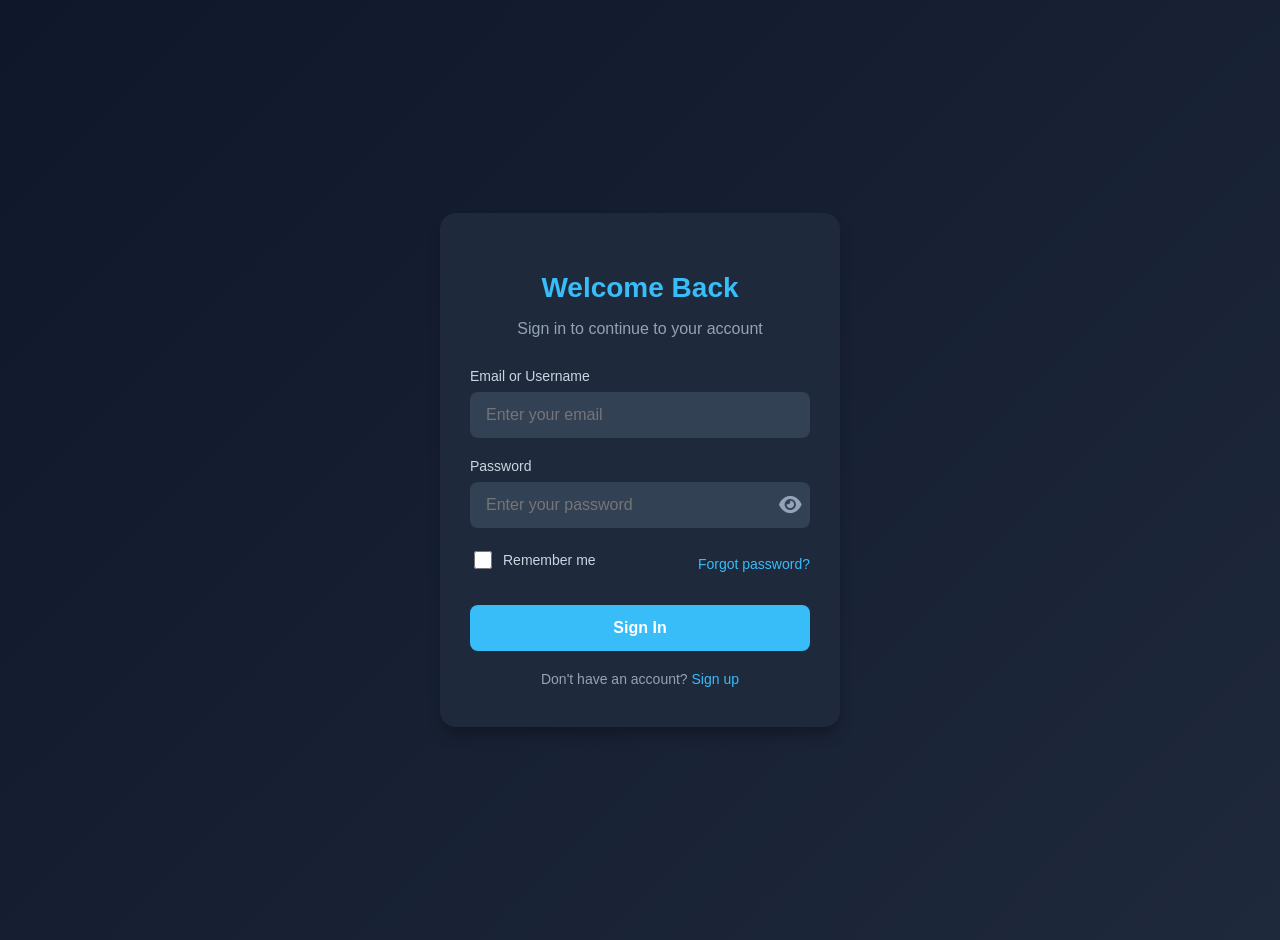
==== login.html @ ca366fe8 "Login page" ====
<!DOCTYPE html>
<html lang="en">
<head>
  <meta charset="UTF-8">
  <meta name="viewport" content="width=device-width, initial-scale=1.0">
  <title>Login</title>
  <link rel="stylesheet" href="https://cdnjs.cloudflare.com/ajax/libs/font-awesome/6.5.1/css/all.min.css">
  <style>
    body {
      font-family: 'Segoe UI', Arial, sans-serif;
      background: linear-gradient(135deg, #0f172a, #1e293b);
      color: #e2e8f0;
      margin: 0;
      padding: 20px;
      min-height: 100vh;
      display: flex;
      align-items: center;
      justify-content: center;
    }

    .container {
      max-width: 400px;
      width: 100%;
    }

    .card {
      background: #1e293b;
      border-radius: 16px;
      padding: 40px 30px;
      box-shadow: 0 10px 15px -3px rgba(0, 0, 0, 0.3);
      text-align: center;
    }

    h1 {
      color: #38bdf8;
      margin-bottom: 8px;
      font-size: 28px;
    }

    p {
      color: #94a3b8;
      margin-bottom: 30px;
    }

    .input-group {
      margin-bottom: 20px;
      text-align: left;
      position: relative;
    }

    label {
      display: block;
      margin-bottom: 8px;
      color: #cbd5e1;
      font-size: 14px;
    }

    input {
      width: 100%;
      padding: 14px 52px 14px 16px;
      background: #334155;
      border: none;
      border-radius: 8px;
      color: #e2e8f0;
      font-size: 16px;
      box-sizing: border-box;
      transition: all 0.3s ease;
    }

    input:focus {
      outline: none;
      box-shadow: 0 0 0 3px rgba(56, 189, 248, 0.3);
    }

    /* Password Toggle with smooth animation */
/* Password Toggle - Fixed Right Alignment */
.password-wrapper {
  position: relative;
}

.toggle-password {
  position: absolute;
  right: 0px;           /* Pushes it to the right edge */
  top: 50%;
  transform: translateY(-50%);
  background: none;
  border: none;
  color: #94a3b8;
  cursor: pointer;
  font-size: 20px;
  padding: 8px;
  border-radius: 50%;
  z-index: 10;
  line-height: 1;
}

    /* Remember Me */
    .options {
      display: flex;
      justify-content: space-between;
      align-items: center;
      margin: 20px 0 25px 0;
      font-size: 14px;
    }

    .remember-me {
      display: flex;
      align-items: center;
      gap: 8px;
      color: #cbd5e1;
      cursor: pointer;
      user-select: none;
    }

    .remember-me input[type="checkbox"] {
      width: 18px;
      height: 18px;
      accent-color: #38bdf8;
      cursor: pointer;
    }

    .forgot-link {
      color: #38bdf8;
      text-decoration: none;
      font-size: 14px;
    }

    .forgot-link:hover {
      text-decoration: underline;
    }

    .sign-in-button {
      width: 100%;
      padding: 14px;
      background: #38bdf8;
      color: white;
      border: none;
      border-radius: 8px;
      font-size: 16px;
      font-weight: bold;
      cursor: pointer;
      transition: 0.3s;
      margin-bottom: 20px;
    }

    .sign-in-button:hover {
      background: #0ea5e9;
      transform: translateY(-2px);
    }

    .footer {
      color: #94a3b8;
      font-size: 14px;
    }

    .footer a {
      color: #38bdf8;
      text-decoration: none;
    }

    .footer a:hover {
      text-decoration: underline;
    }
  </style>
</head>
<body>

  <div class="container">
    <div class="card">
      <h1>Welcome Back</h1>
      <p>Sign in to continue to your account</p>

      <form>
        <div class="input-group">
          <label for="email">Email or Username</label>
          <input type="text" id="email" placeholder="Enter your email" required>
        </div>

        <!-- Replace your current password input section with this -->
<div class="input-group">
  <label for="password">Password</label>
  <div class="password-wrapper">
    <input 
      type="password" 
      id="password" 
      placeholder="Enter your password" 
      required>
    <button type="button" class="toggle-password" id="toggleBtn">
      <i class="fa-solid fa-eye"></i>
    </button>
  </div>
</div>

        <div class="options">
          <label class="remember-me">
            <input type="checkbox" id="remember">
            Remember me
          </label>
          <a href="#" class="forgot-link">Forgot password?</a>
        </div>

        <button type="submit" class="sign-in-button">Sign In</button>
      </form>

      <div class="footer">
        Don't have an account? 
        <a href="#">Sign up</a>
      </div>
    </div>
  </div>

  <script>
    const passwordInput = document.getElementById('password');
    const toggleBtn = document.getElementById('toggleBtn');

    toggleBtn.addEventListener('click', function () {
      // Add active class for animation
      toggleBtn.classList.add('active');

      if (passwordInput.type === 'password') {
        passwordInput.type = 'text';
        toggleBtn.innerHTML = '<i class="fa-solid fa-eye-slash"></i>';
      } else {
        passwordInput.type = 'password';
        toggleBtn.innerHTML = '<i class="fa-solid fa-eye"></i>';
      }
    });
  </script>

</body>
</html>
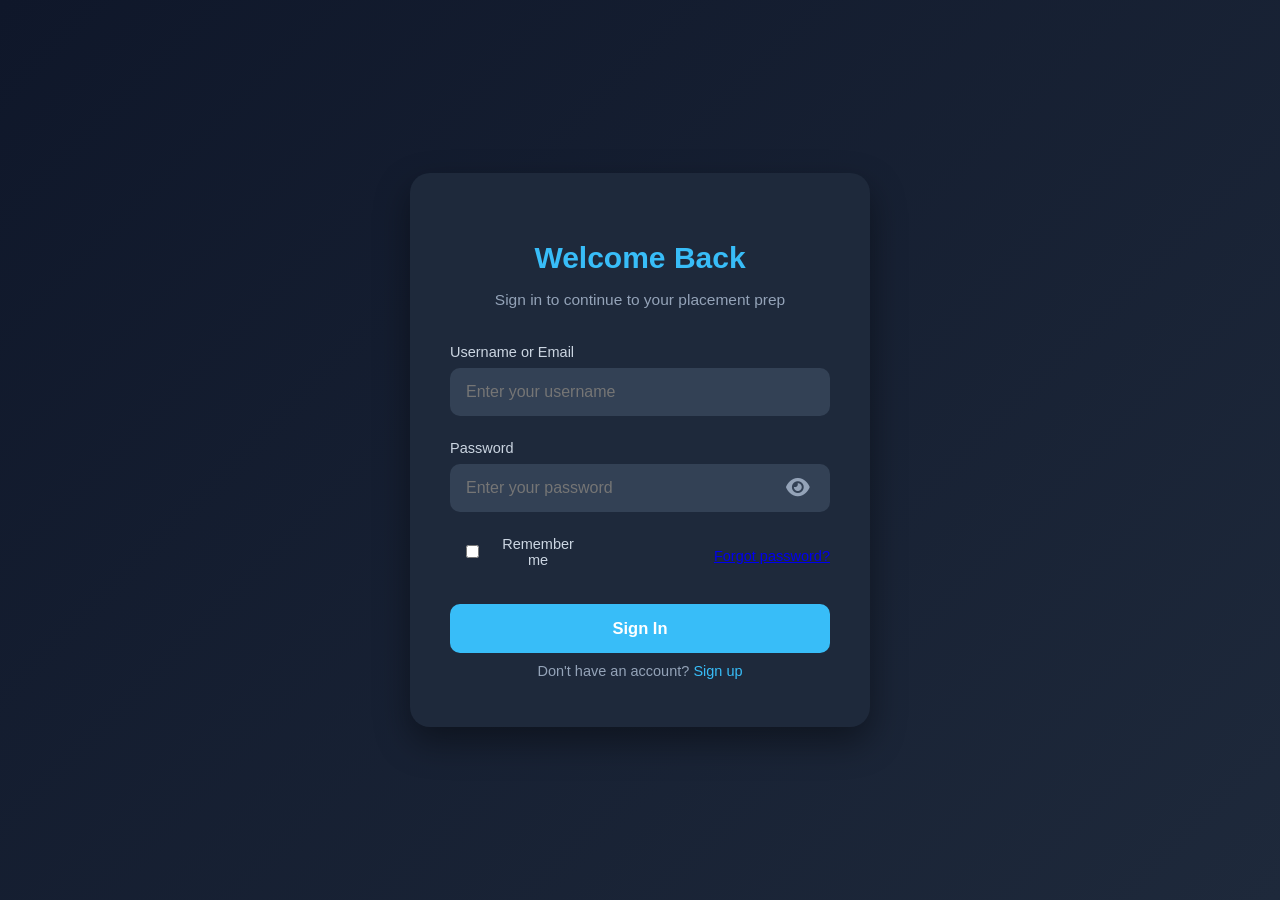
==== commit 900769bc: "done" ====
--- a/login.html
+++ b/login.html
@@ -3,47 +3,52 @@
 <head>
   <meta charset="UTF-8">
   <meta name="viewport" content="width=device-width, initial-scale=1.0">
-  <title>Login</title>
+  <title>Login - Placement Prep Tracker</title>
   <link rel="stylesheet" href="https://cdnjs.cloudflare.com/ajax/libs/font-awesome/6.5.1/css/all.min.css">
   <style>
+    html, body {
+      margin: 0;
+      padding: 0;
+      min-height: 100vh;
+    }
+
     body {
       font-family: 'Segoe UI', Arial, sans-serif;
       background: linear-gradient(135deg, #0f172a, #1e293b);
       color: #e2e8f0;
-      margin: 0;
-      padding: 20px;
-      min-height: 100vh;
       display: flex;
       align-items: center;
       justify-content: center;
     }
 
     .container {
-      max-width: 400px;
+      max-width: 460px;           /* Increased from 400px */
       width: 100%;
+      padding: 20px;
     }
 
     .card {
       background: #1e293b;
-      border-radius: 16px;
-      padding: 40px 30px;
-      box-shadow: 0 10px 15px -3px rgba(0, 0, 0, 0.3);
+      border-radius: 20px;        /* Slightly rounder */
+      padding: 48px 40px;         /* More comfortable padding */
+      box-shadow: 0 15px 35px rgba(0, 0, 0, 0.4);
       text-align: center;
     }
 
     h1 {
       color: #38bdf8;
-      margin-bottom: 8px;
-      font-size: 28px;
+      margin-bottom: 10px;
+      font-size: 30px;
     }
 
     p {
       color: #94a3b8;
-      margin-bottom: 30px;
+      margin-bottom: 35px;
+      font-size: 15.5px;
     }
 
     .input-group {
-      margin-bottom: 20px;
+      margin-bottom: 24px;
       text-align: left;
       position: relative;
     }
@@ -52,55 +57,48 @@
       display: block;
       margin-bottom: 8px;
       color: #cbd5e1;
-      font-size: 14px;
+      font-size: 14.5px;
     }
 
     input {
       width: 100%;
-      padding: 14px 52px 14px 16px;
+      padding: 15px 16px;
       background: #334155;
       border: none;
-      border-radius: 8px;
+      border-radius: 10px;
       color: #e2e8f0;
       font-size: 16px;
       box-sizing: border-box;
-      transition: all 0.3s ease;
     }
 
     input:focus {
       outline: none;
-      box-shadow: 0 0 0 3px rgba(56, 189, 248, 0.3);
-    }
-
-    /* Password Toggle with smooth animation */
-/* Password Toggle - Fixed Right Alignment */
-.password-wrapper {
-  position: relative;
-}
-
-.toggle-password {
-  position: absolute;
-  right: 0px;           /* Pushes it to the right edge */
-  top: 50%;
-  transform: translateY(-50%);
-  background: none;
-  border: none;
-  color: #94a3b8;
-  cursor: pointer;
-  font-size: 20px;
-  padding: 8px;
-  border-radius: 50%;
-  z-index: 10;
-  line-height: 1;
-}
-
-    /* Remember Me */
+      box-shadow: 0 0 0 3px rgba(56, 189, 248, 0.45);
+    }
+
+    .password-wrapper {
+      position: relative;
+    }
+
+    .toggle-password {
+      position: absolute;
+      right: 14px;
+      top: 50%;
+      transform: translateY(-50%);
+      background: none;
+      border: none;
+      color: #94a3b8;
+      cursor: pointer;
+      font-size: 21px;
+      padding: 6px;
+    }
+
     .options {
       display: flex;
       justify-content: space-between;
       align-items: center;
-      margin: 20px 0 25px 0;
-      font-size: 14px;
+      margin: 22px 0 28px 0;
+      font-size: 14.5px;
     }
 
     .remember-me {
@@ -112,35 +110,17 @@
       user-select: none;
     }
 
-    .remember-me input[type="checkbox"] {
-      width: 18px;
-      height: 18px;
-      accent-color: #38bdf8;
-      cursor: pointer;
-    }
-
-    .forgot-link {
-      color: #38bdf8;
-      text-decoration: none;
-      font-size: 14px;
-    }
-
-    .forgot-link:hover {
-      text-decoration: underline;
-    }
-
     .sign-in-button {
       width: 100%;
-      padding: 14px;
+      padding: 15px;
       background: #38bdf8;
       color: white;
       border: none;
-      border-radius: 8px;
-      font-size: 16px;
-      font-weight: bold;
+      border-radius: 10px;
+      font-size: 16.5px;
+      font-weight: 600;
       cursor: pointer;
-      transition: 0.3s;
-      margin-bottom: 20px;
+      transition: all 0.3s ease;
     }
 
     .sign-in-button:hover {
@@ -150,53 +130,45 @@
 
     .footer {
       color: #94a3b8;
-      font-size: 14px;
+      font-size: 14.5px;
+      text-align: center;
+      margin-top: 10px;
     }
 
     .footer a {
       color: #38bdf8;
       text-decoration: none;
     }
-
-    .footer a:hover {
-      text-decoration: underline;
-    }
   </style>
 </head>
 <body>
-
   <div class="container">
     <div class="card">
       <h1>Welcome Back</h1>
-      <p>Sign in to continue to your account</p>
-
-      <form>
+      <p>Sign in to continue to your placement prep</p>
+
+      <form id="loginForm">
         <div class="input-group">
-          <label for="email">Email or Username</label>
-          <input type="text" id="email" placeholder="Enter your email" required>
+          <label for="username">Username or Email</label>
+          <input type="text" id="username" placeholder="Enter your username" required>
         </div>
 
-        <!-- Replace your current password input section with this -->
-<div class="input-group">
-  <label for="password">Password</label>
-  <div class="password-wrapper">
-    <input 
-      type="password" 
-      id="password" 
-      placeholder="Enter your password" 
-      required>
-    <button type="button" class="toggle-password" id="toggleBtn">
-      <i class="fa-solid fa-eye"></i>
-    </button>
-  </div>
-</div>
+        <div class="input-group">
+          <label for="password">Password</label>
+          <div class="password-wrapper">
+            <input type="password" id="password" placeholder="Enter your password" required>
+            <button type="button" class="toggle-password" id="toggleBtn">
+              <i class="fa-solid fa-eye"></i>
+            </button>
+          </div>
+        </div>
 
         <div class="options">
           <label class="remember-me">
             <input type="checkbox" id="remember">
             Remember me
           </label>
-          <a href="#" class="forgot-link">Forgot password?</a>
+          <a href="#" class="forgot-link" onclick="alert('Forgot password feature coming soon!')">Forgot password?</a>
         </div>
 
         <button type="submit" class="sign-in-button">Sign In</button>
@@ -204,19 +176,17 @@
 
       <div class="footer">
         Don't have an account? 
-        <a href="#">Sign up</a>
+        <a href="#" onclick="alert('Registration feature coming soon!')">Sign up</a>
       </div>
     </div>
   </div>
 
   <script>
+    // Password Toggle
     const passwordInput = document.getElementById('password');
     const toggleBtn = document.getElementById('toggleBtn');
 
     toggleBtn.addEventListener('click', function () {
-      // Add active class for animation
-      toggleBtn.classList.add('active');
-
       if (passwordInput.type === 'password') {
         passwordInput.type = 'text';
         toggleBtn.innerHTML = '<i class="fa-solid fa-eye-slash"></i>';
@@ -225,7 +195,22 @@
         toggleBtn.innerHTML = '<i class="fa-solid fa-eye"></i>';
       }
     });
+
+    // Login Form Handler
+    document.getElementById('loginForm').addEventListener('submit', function (e) {
+      e.preventDefault();
+
+      const username = document.getElementById('username').value.trim();
+
+      if (username === '') {
+        alert('Please enter your username or email');
+        return;
+      }
+
+      // Save username and redirect
+      localStorage.setItem('currentUser', username);
+      window.location.href = 'index.html';
+    });
   </script>
-
 </body>
 </html>
